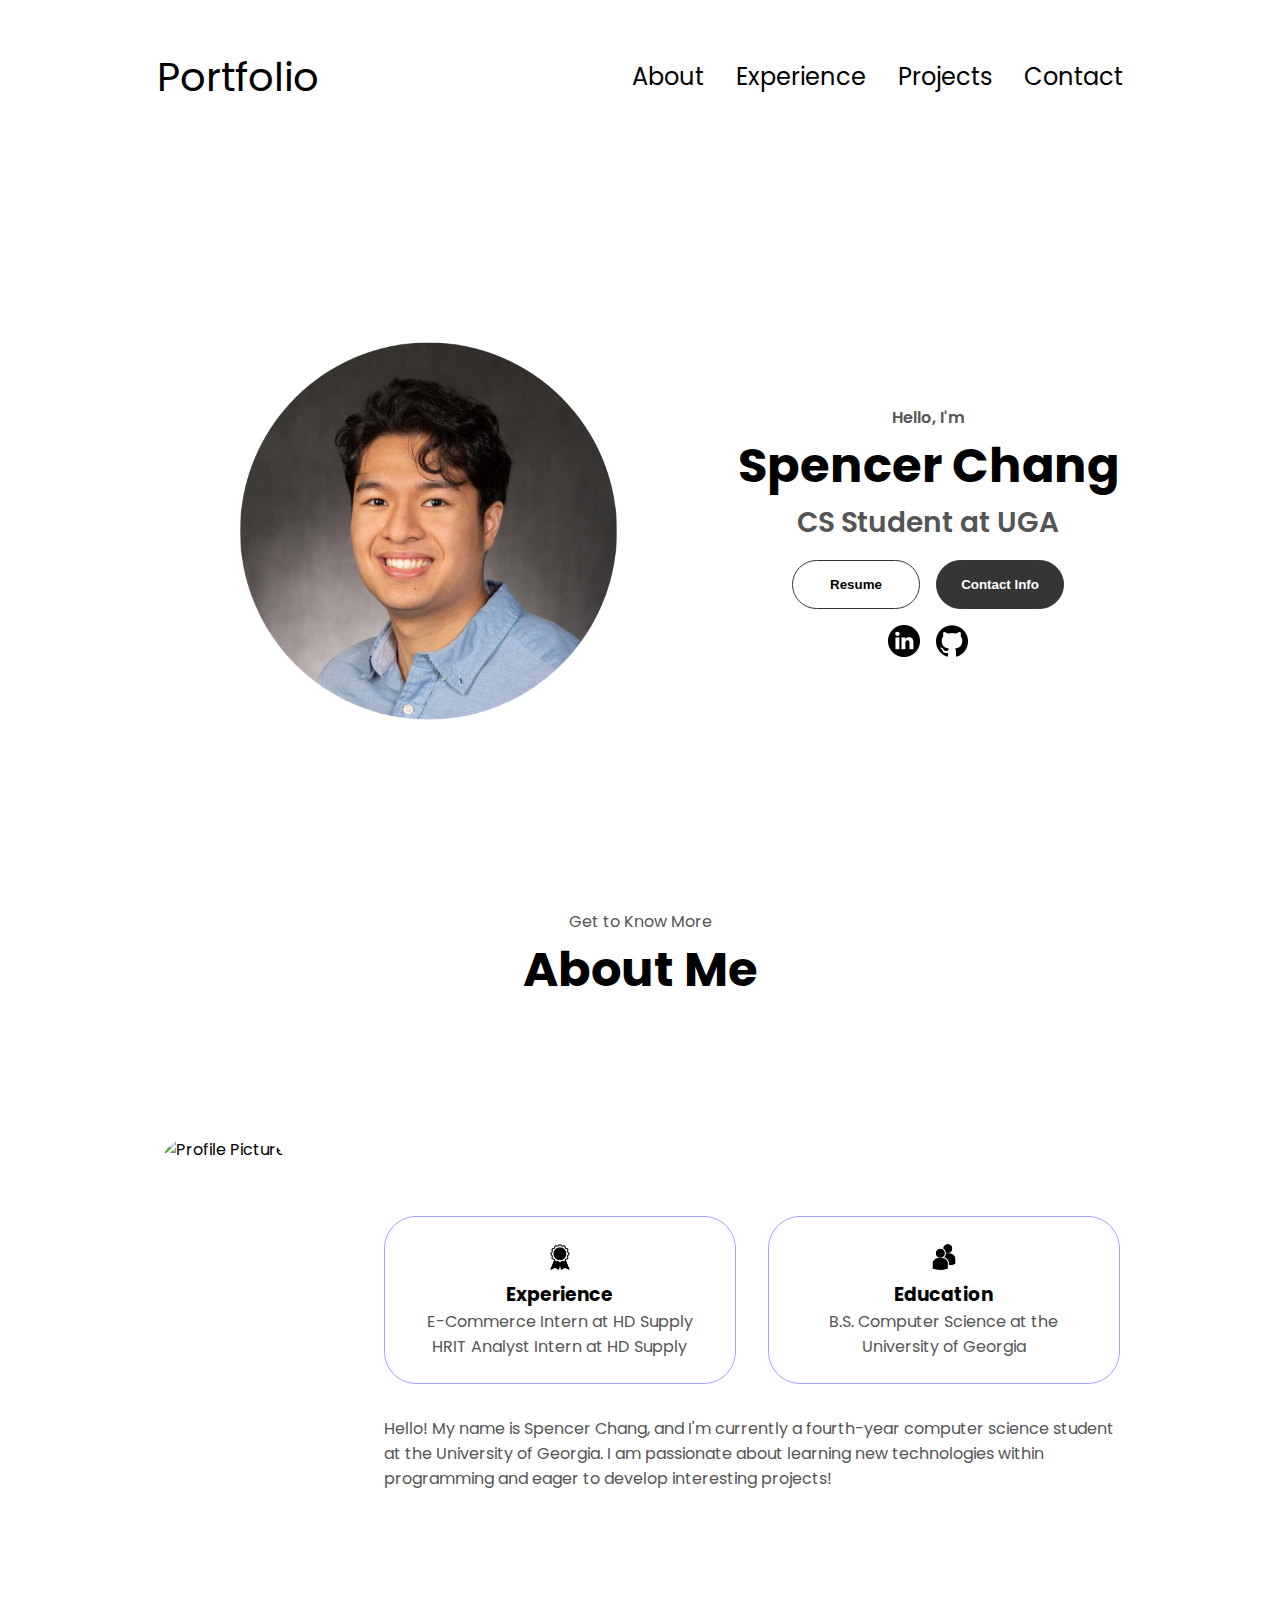
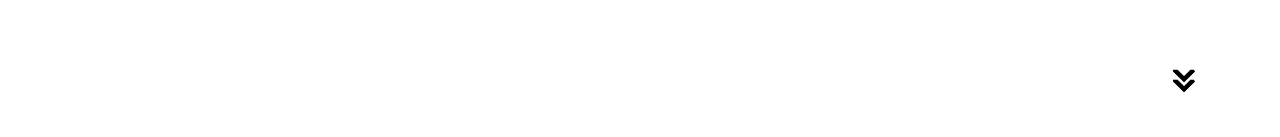
==== index.html @ fd6e512a "changed about me bio" ====
<!DOCTYPE html>
<html lang="en">
  <head>
    <meta charset="UTF-8" />
    <meta http-equiv="X-UA-Compatible" content="IE=edge" />
    <meta name="viewport" content="width=device-width, initial-scale=1.0" />
    <title>My Portfolio</title>
    <link rel="stylesheet" href="style.css" />
    <link rel="stylesheet" href="mediaqueries.css" />
  </head>
  <body>
    <nav id="desktop-nav">
      <div class="logo">Portfolio</div>
      <div>
        <ul class="nav-links">
          <li><a href="#about">About</a></li>
          <li><a href="#experience">Experience</a></li>
          <li><a href="#projects">Projects</a></li>
          <li><a href="#contact">Contact</a></li>
        </ul>
      </div>
    </nav>
    <nav id="hamburger-nav">
      <div class="logo">My Portfolio</div>
      <div class="hamburger-menu">
        <div class="hamburger-icon" onclick="toggleMenu()">
          <span></span>
          <span></span>
          <span></span>
        </div>
        <div class="menu-links">
          <li><a href="#about" onclick="toggleMenu()">About</a></li>
          <li><a href="#experience" onclick="toggleMenu()">Experience</a></li>
          <li><a href="#projects" onclick="toggleMenu()">Projects</a></li>
          <li><a href="#contact" onclick="toggleMenu()">Contact</a></li>
        </div>
      </div>
    </nav>
    <section id="profile">
      <div class="section__pic-container">
        <img
          class="spencer"
          src="./assets/spencer.png"
          alt="Spencer Chang profile picture"
        />
      </div>
      <div class="section__text">
        <p class="section__text__p1">Hello, I'm</p>
        <h1 class="title">Spencer Chang</h1>
        <p class="section__text__p2">CS Student at UGA</p>
        <div class="btn-container">
          <button
            class="btn btn-color-2"
            onclick="window.open('./assets/Internship Resume Fall 2023.pdf')"
          >
            Resume
          </button>
          <button class="btn btn-color-1" onclick="location.href='./#contact'">
            Contact Info
          </button>
        </div>
        <div id="socials-container">
          <img
            src="./assets/linkedin.png"
            alt="My LinkedIn profile"
            class="icon"
            onclick="location.href='https://www.linkedin.com/in/chang-spencer/'"
          />
          <img
            src="./assets/github.png"
            alt="My GitHub profile"
            class="icon"
            onclick="location.href='https://github.com/spencerchang129?tab=repositories'"
          />
        </div>
      </div>
    </section>
    <section id="about">
      <p class="section__text__p1">Get to Know More</p>
      <h1 class="title">About Me</h1>
      <div class="section-container">
        <div class="section__pic-container">
          <img
            src="./assets/profile.png"
            alt="Profile Picture"
            class="about-pic"
          />
        </div>
        <div class="about-details-container">
          <div class="about-containers">
            <div class="details-container">
              <img
                src="./assets/experience.png"
                alt="experience icon"
                class="icon"
              />
              <h3>Experience</h3>
              <p>
                E-Commerce Intern at HD Supply <br />
                HRIT Analyst Intern at HD Supply
              </p>
            </div>
            <div class="details-container">
              <img
                src="./assets/education.png"
                alt="education icon"
                class="icon"
              />
              <h3>Education</h3>
              <p>B.S. Computer Science at the University of Georgia</p>
            </div>
          </div>
          <div class="text-container">
            <p>
              Hello! My name is Spencer Chang, and I'm currently a fourth-year
              computer science student at the University of Georgia. I am
              passionate about learning new technologies within programming and
              eager to develop interesting projects!
            </p>
          </div>
        </div>
      </div>
      <img
        src="./assets/arrow.png"
        alt="arrow icon"
        class="icon arrow"
        onclick="location.href='./#experience'"
      />
    </section>
    <script src="script.js"></script>
  </body>
</html>
---- style.css ----
/* GENERAL */

@import url('https://fonts.googleapis.com/css2?family=Poppins:wght@300;400;500;600&display=swap');

/* the "*" targets the whole page*/
* {
    margin: 0;
    padding: 0;
}

body {
    font-family: 'Poppins', sans-serif;
}

html {
    scroll-behavior: smooth;
}

p {
    color: rgb(85,85,85);
}

/* TRANSITION LINKS */

a, .btn {
    transition: all 300ms ease;
}

/* DESKTOP NAV */

nav, .nav-links {
    display: flex;
}

nav {
    justify-content: space-around;
    align-items: center;
    height: 17vh; 
}

.nav-links {
    gap: 2rem;
    list-style: none;
    font-size: 1.5rem;
}

a {
    color: black;
    text-decoration: none;
    text-decoration-color: white;
}

a:hover {
    color: grey;
    text-decoration: underline;
    text-underline-offset: 1rem;
    text-decoration-color: rgb(181,181,181);
}

.logo {
    font-size: 2.5rem;
}

.logo:hover {
    cursor: default;
}

/* HAMBURGER MENU */

#hamburger-nav {
    display: none;
}

.hamburger-menu {
    position: relative;
    display: inline-block;
}

.hamburger-icon {
    display: flex;
    flex-direction: column;
    justify-content: space-between;
    height: 24px;
    width: 30px;
    cursor: pointer;
}

.hamburger-icon span {
    width: 100%;
    height: 2px;
    background-color: black;
    transition: all 0.3 ease-in-out;
}

.menu-links {
    position: absolute;
    top: 100%;
    right: 0;
    background-color: white;
    width: fit-content;
    max-height: 0;
    overflow: hidden;
    transition: all 0.3 ease-in-out;;
}

.menu-links a {
    display: block;
    padding: 10px;
    text-align: center;
    font-size: 1.5rem;
    color: black;
    text-decoration: none;
    transition: all 0.3 ease-in-out;
}

.menu-links li {
    list-style: none;
}

.menu-links.open {
    max-height: 300px;
}

.hamburger-icon.open span:first-child {
    transform: rotate(45deg) translate(10px, 5px);
}

.hamburger-icon.open span:nth-child(2) {
    opacity: 0;
}

.hamburger-icon.open span:last-child {
    transform: rotate(-45deg) translate(10px, -5px);
}

.hamburger-icon span:first-child {
    transform: none;
}

.hamburger-icon span:first-child {
    opacity: 1;
}

.hamburger-icon span:first-child {
    transform: none;
}

/* SECTIONS */

section {
    padding-top: 4vh;
    height: 96vh;
    margin: 0 10rem;
    box-sizing: border-box;
    min-height: fit-content;
}

.section-container {
    display: flex;
}

/* PROFILE SECTION */

#profile {
    display: flex;
    justify-content: center;
    gap: 11rem;
    height: 80vh;
}

.section__pic-container {
    display: flex;
    height: 450px;
    width: 450px;
    margin: auto 0;
}

.section__text {
    align-self: center;
    text-align: center;
}

.section__text {
    font-weight: 600;
}

.section__text__p1 {
    text-align: center;
}

.section__text__p2 {
    font-size: 1.75rem;
    margin-bottom: 1rem;
}

.title {
    font-size: 3rem;
    text-align: center;
}

#socials-container {
    display: flex;
    justify-content: center;
    margin-top: 1rem;
    gap: 1rem;
}

/* ICONS */

.icon {
    cursor: pointer;
    height: 2rem;
}

/* BUTTONS */

.btn-container {
    display: flex;
    justify-content: center;
    gap: 1rem;
}

.btn {
    font-weight: 600;
    transition: all 300ms ease;
    padding: 1rem;
    width: 8rem;
    border-radius: 2rem;
}

.btn-color-1, .btn-color-2 {
    border: rgb(53, 53, 53) 0.1rem solid;
}

.btn-color-1:hover, .btn-color-2:hover {
    cursor: pointer;
}

.btn-color-1, .btn-color-2:hover {
    background: rgb(53, 53, 53);
    color: white;
}

.btn-color-1:hover {
    background: rgb(0, 0, 0);
}

.btn-color-2 {
    background: none;
}

.btn-color-2:hover {
    border: rgb(255, 255, 255) 0.1rem solid;
}

.btn-container {
    gap: 1rem;
}

/* ABOUT SECTION */

#about {
    position: relative;
}

.about-containers {
    gap: 2rem;
    margin-bottom: 2rem;
    margin-top: 2rem;
}

.about-details-container {
    justify-content: center;
    flex-direction: column;
}

.about-containers, .about-details-container {
    display: flex;
}

.about-pic {
    border-radius: 2rem;
}

.arrow {
    position: absolute;
    right: -5rem;
    bottom: 2.5rem;
}

.details-container {
    padding: 1.5rem;
    flex: 1;
    background: white;
    border-radius: 2rem;
    border: rgb(53, 53, 53) 0.1rem solid;
    border-color: rgb(163, 163, 263);
    text-align: center;
}

.section-container {
    gap: 4rem;
    height:80%;
}

.section__pic-container {
    height: 400px;
    width: 400px;
    margin: auto 0;
}
---- mediaqueries.css ----
@media screen and (max-width: 1200px) {
    #desktop-nav {
        display: none;
    }

    #hamburger-nav {
        display: flex;
    }
}
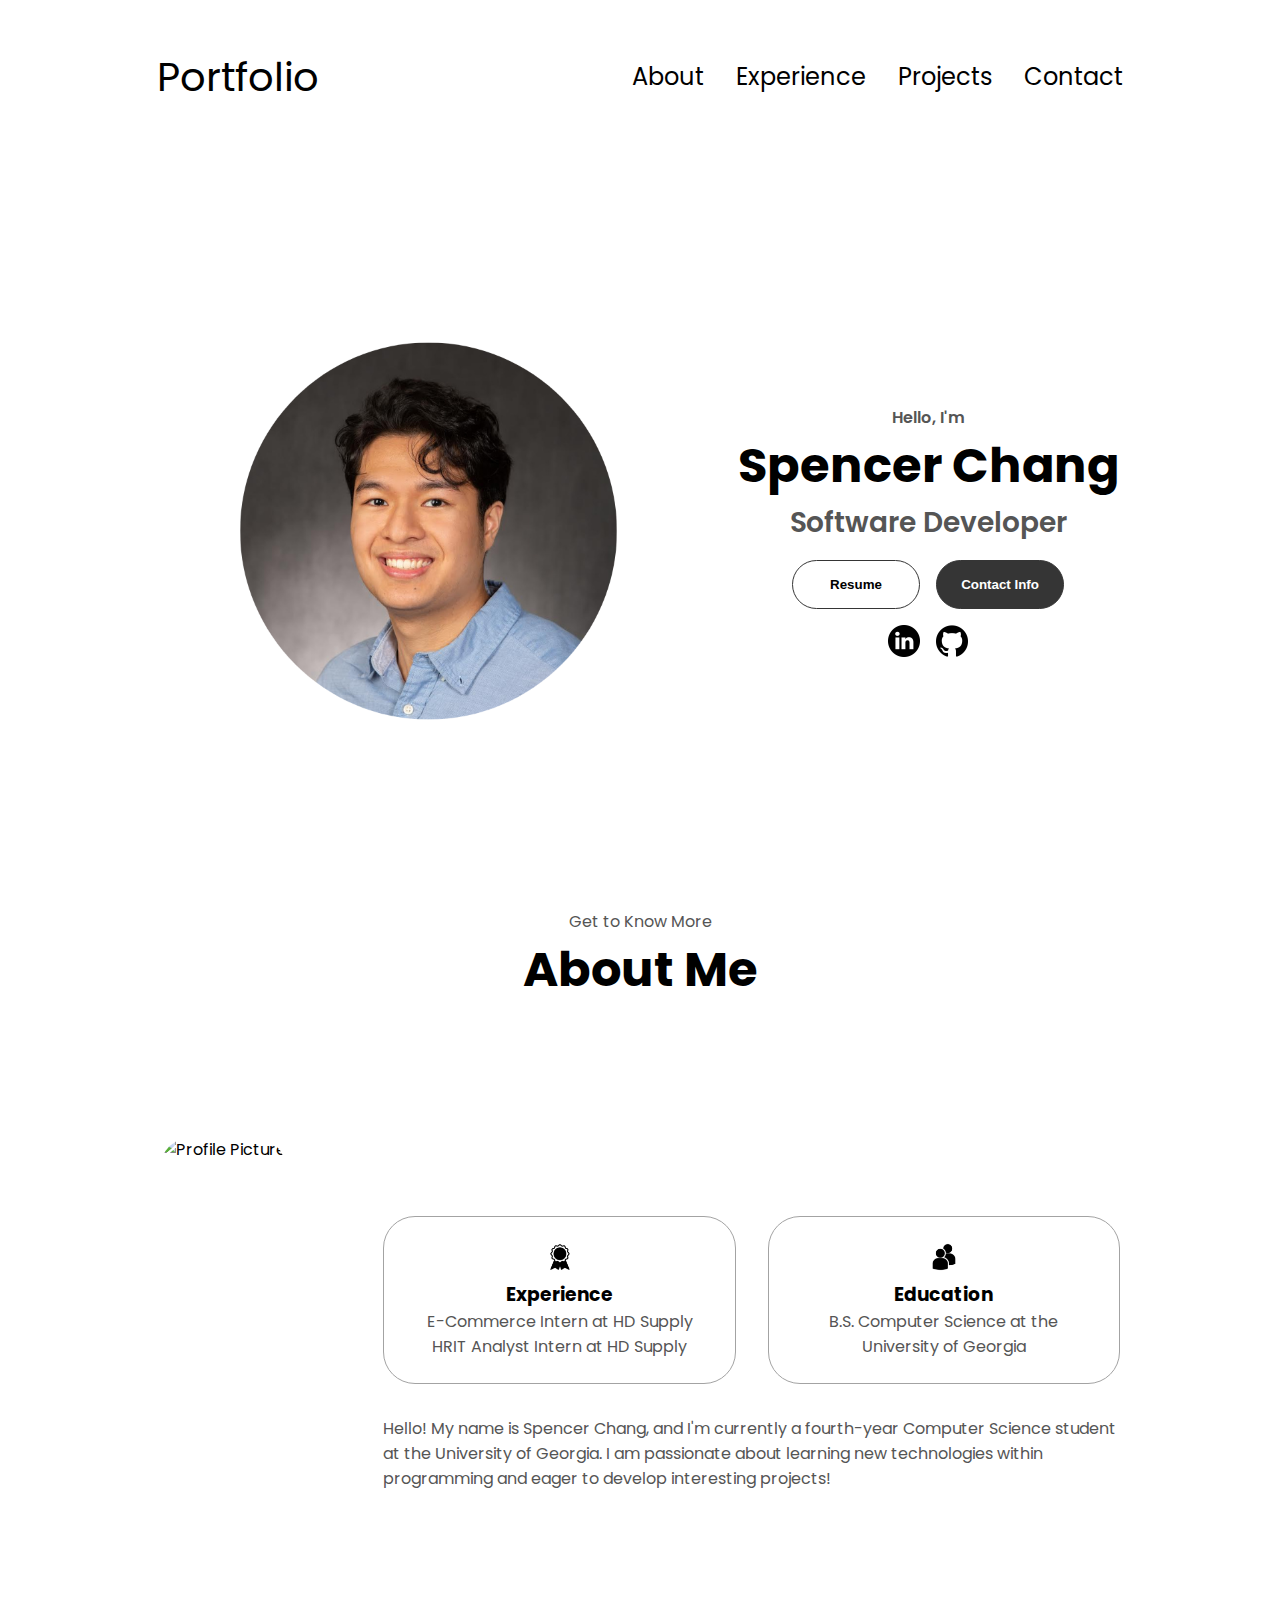
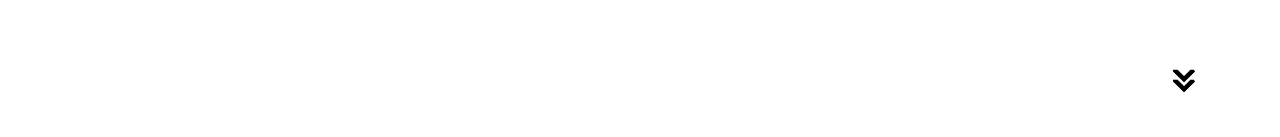
==== commit 64beef82: "changed wording" ====
--- a/index.html
+++ b/index.html
@@ -47,7 +47,7 @@
       <div class="section__text">
         <p class="section__text__p1">Hello, I'm</p>
         <h1 class="title">Spencer Chang</h1>
-        <p class="section__text__p2">CS Student at UGA</p>
+        <p class="section__text__p2">Software Developer</p>
         <div class="btn-container">
           <button
             class="btn btn-color-2"
@@ -113,7 +113,7 @@
           <div class="text-container">
             <p>
               Hello! My name is Spencer Chang, and I'm currently a fourth-year
-              computer science student at the University of Georgia. I am
+              Computer Science student at the University of Georgia. I am
               passionate about learning new technologies within programming and
               eager to develop interesting projects!
             </p>
--- a/style.css
+++ b/style.css
@@ -294,7 +294,7 @@
     background: white;
     border-radius: 2rem;
     border: rgb(53, 53, 53) 0.1rem solid;
-    border-color: rgb(163, 163, 263);
+    border-color: rgb(163, 163, 163);
     text-align: center;
 }
 
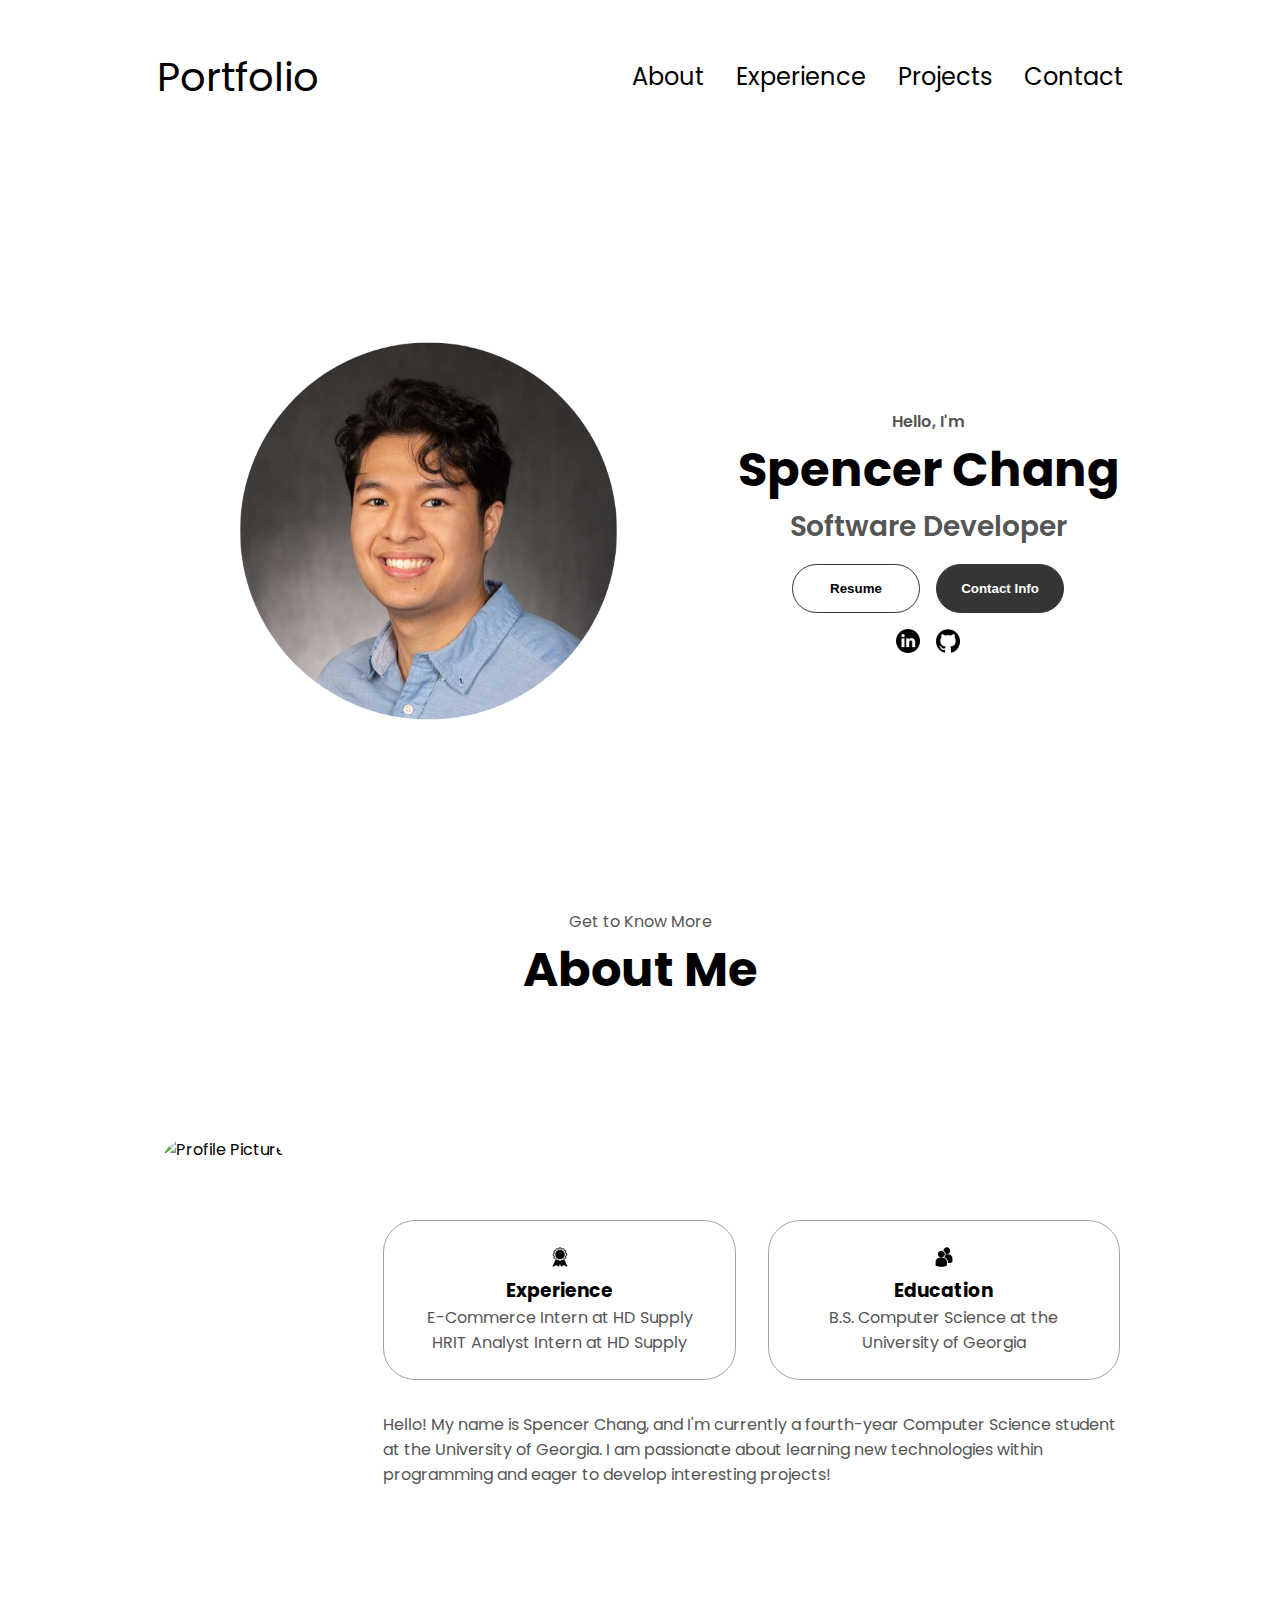
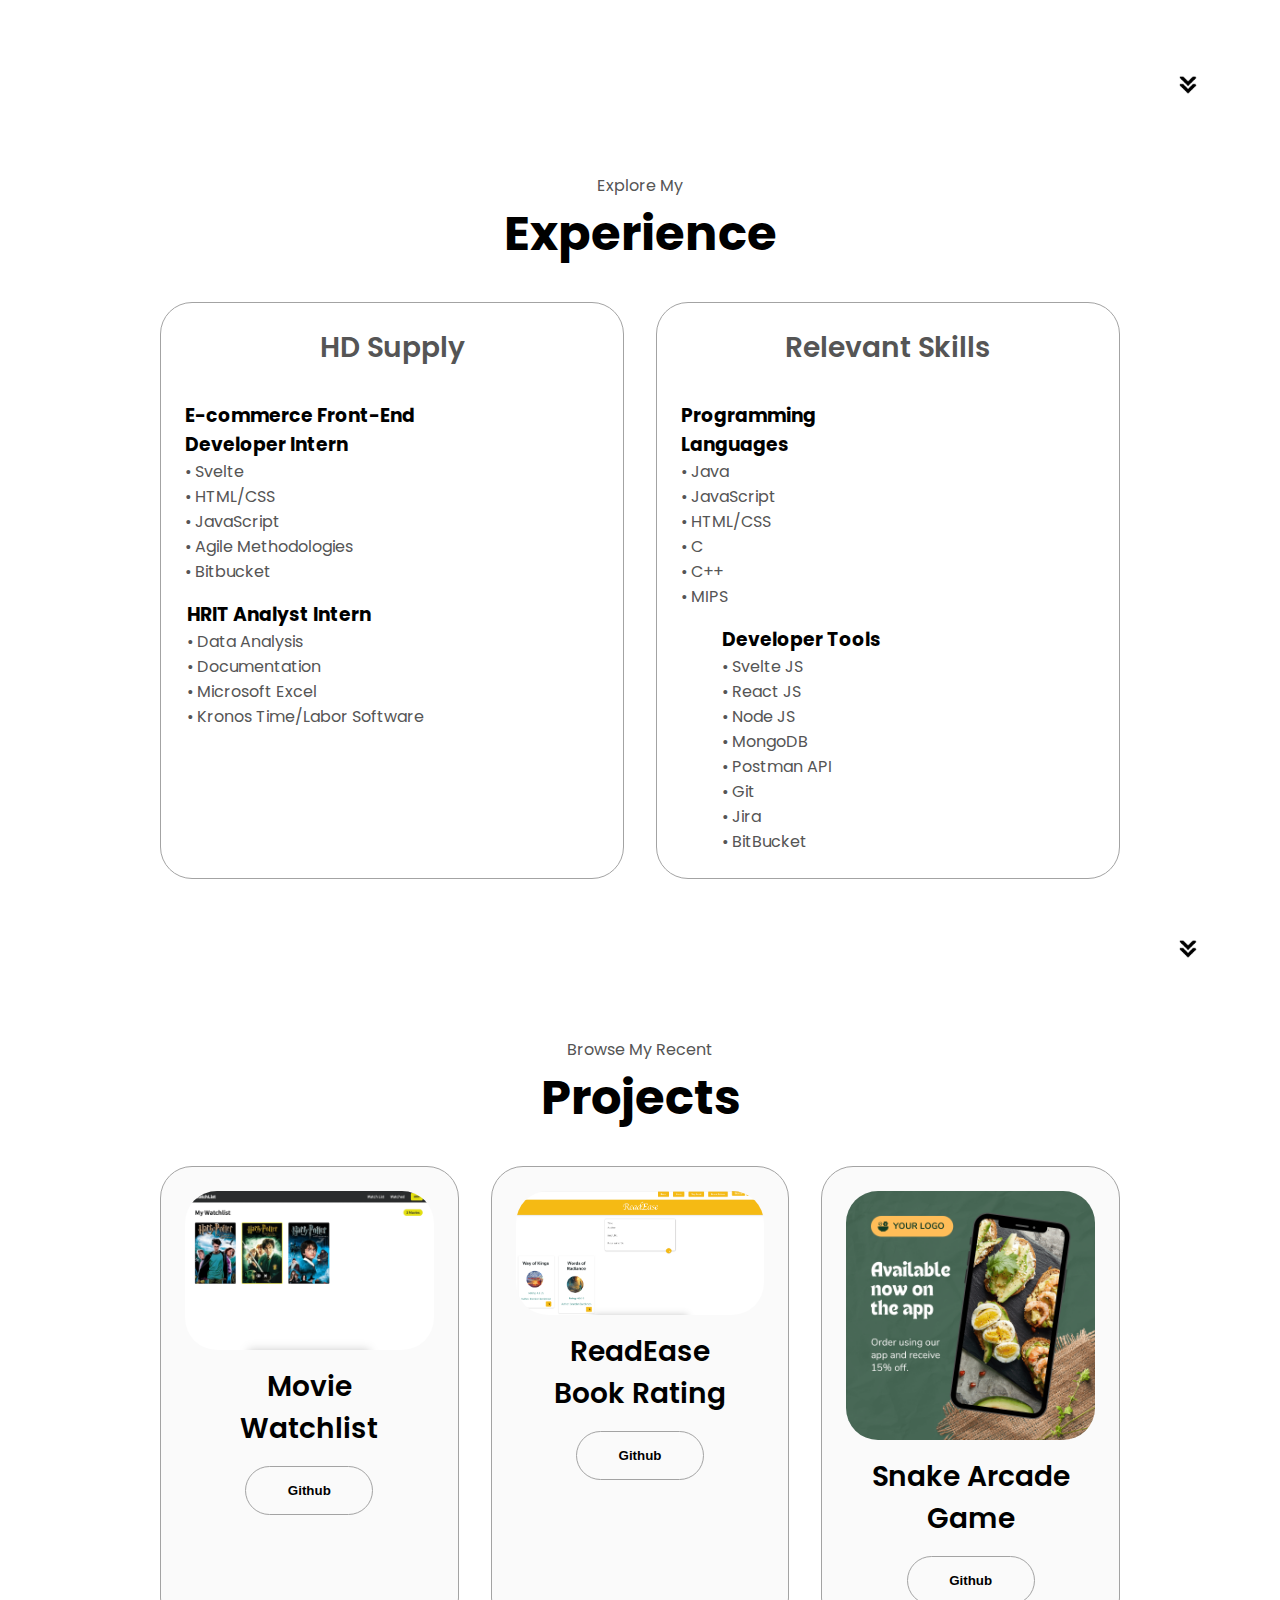
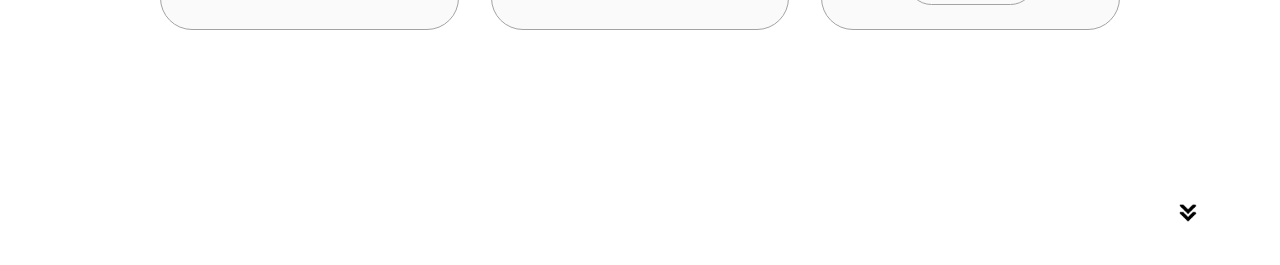
==== commit 39de24c6: "added projects section" ====
--- a/index.html
+++ b/index.html
@@ -4,7 +4,7 @@
     <meta charset="UTF-8" />
     <meta http-equiv="X-UA-Compatible" content="IE=edge" />
     <meta name="viewport" content="width=device-width, initial-scale=1.0" />
-    <title>My Portfolio</title>
+    <title>Portfolio</title>
     <link rel="stylesheet" href="style.css" />
     <link rel="stylesheet" href="mediaqueries.css" />
   </head>
@@ -21,7 +21,7 @@
       </div>
     </nav>
     <nav id="hamburger-nav">
-      <div class="logo">My Portfolio</div>
+      <div class="logo">Portfolio</div>
       <div class="hamburger-menu">
         <div class="hamburger-icon" onclick="toggleMenu()">
           <span></span>
@@ -127,6 +127,151 @@
         onclick="location.href='./#experience'"
       />
     </section>
+    <section id="experience">
+      <p class="section__text__p1">Explore My</p>
+      <h1 class="title">Experience</h1>
+      <div class="experience-details-container">
+        <div class="about-containers">
+          <div class="details-container">
+            <h2 class="experience-sub-title">HD Supply</h2>
+            <div class="article-container">
+              <article>
+                <div>
+                  <h3>E-commerce Front-End Developer Intern</h3>
+                  <p>• Svelte</p>
+                  <p>• HTML/CSS</p>
+                  <p>• JavaScript</p>
+                  <p>• Agile Methodologies</p>
+                  <p>• Bitbucket</p>
+                </div>
+              </article>
+              <article>
+                <div>
+                  <h3>HRIT Analyst Intern</h3>
+                  <p>• Data Analysis</p>
+                  <p>• Documentation</p>
+                  <p>• Microsoft Excel</p>
+                  <p>• Kronos Time/Labor Software</p>
+                </div>
+              </article>
+            </div>
+          </div>
+          <div class="details-container">
+            <h2 class="experience-sub-title">Relevant Skills</h2>
+            <div class="article-container">
+              <article>
+                <div>
+                  <h3>Programming Languages</h3>
+                  <p>• Java</p>
+                  <p>• JavaScript</p>
+                  <p>• HTML/CSS</p>
+                  <p>• C</p>
+                  <p>• C++</p>
+                  <p>• MIPS</p>
+                </div>
+              </article>
+              <article>
+                <div>
+                  <h3>Developer Tools</h3>
+                  <p>• Svelte JS</p>
+                  <p>• React JS</p>
+                  <p>• Node JS</p>
+                  <p>• MongoDB</p>
+                  <p>• Postman API</p>
+                  <p>• Git</p>
+                  <p>• Jira</p>
+                  <p>• BitBucket</p>
+                </div>
+              </article>
+            </div>
+          </div>
+        </div>
+      </div>
+      <img
+        src="./assets/arrow.png"
+        alt="arrow icon"
+        class="icon arrow"
+        onclick="location.href='./#projects'"
+      />
+    </section>
+    <section id="projects">
+      <p class="section__text__p1">Browse My Recent</p>
+      <h1 class="title">Projects</h1>
+      <div class="experience-details-container">
+        <div class="about-containers">
+          <div class="details-container color-container">
+            <div class="article-container">
+              <img
+                src="./assets/watchlist.png"
+                alt="Project 1"
+                class="project-img"
+              />
+            </div>
+            <h2 class="experience-sub-title project-title">Movie Watchlist</h2>
+            <div class="btn-container">
+              <button
+                class="btn btn-color-2 project-btn"
+                onclick="location.href='https://github.com'"
+              >
+                Github
+              </button>
+              <!-- <button
+            class="btn btn-color-2 project-btn"
+            onclick="location.href='https://github.com'"
+          >
+            Demo
+          </button> -->
+            </div>
+          </div>
+          <div class="details-container color-container">
+            <div class="article-container">
+              <img
+                src="./assets/readease.png"
+                alt="Project 2"
+                class="project-img"
+              />
+            </div>
+            <h2 class="experience-sub-title project-title">
+              ReadEase Book Rating
+            </h2>
+            <div class="btn-container">
+              <button
+                class="btn btn-color-2 project-btn"
+                onclick="location.href='https://github.com'"
+              >
+                Github
+              </button>
+            </div>
+          </div>
+          <div class="details-container color-container">
+            <div class="article-container">
+              <img
+                src="./assets/project-3.png"
+                alt="Project 3"
+                class="project-img"
+              />
+            </div>
+            <h2 class="experience-sub-title project-title">
+              Snake Arcade Game
+            </h2>
+            <div class="btn-container">
+              <button
+                class="btn btn-color-2 project-btn"
+                onclick="location.href='https://github.com'"
+              >
+                Github
+              </button>
+            </div>
+          </div>
+        </div>
+      </div>
+      <img
+        src="./assets/arrow.png"
+        alt="arrow icon"
+        class="icon arrow"
+        onclick="location.href='./#projects'"
+      />
+    </section>
     <script src="script.js"></script>
   </body>
 </html>
--- a/style.css
+++ b/style.css
@@ -209,7 +209,7 @@
 
 .icon {
     cursor: pointer;
-    height: 2rem;
+    height: 1.5rem;  
 }
 
 /* BUTTONS */
@@ -308,3 +308,76 @@
     width: 400px;
     margin: auto 0;
 }
+
+/* EXPERIENCE */
+
+#experience {
+    position: relative;
+}
+
+.experience-sub-title {
+    color: rgb(85, 85, 85);
+    font-weight: 600;
+    font-size: 1.75rem;
+    margin-bottom: 2rem;
+}
+
+.experience-details-container {
+    display: flex;
+    justify-content: center;
+    flex-direction: column;
+}
+
+.article-container {
+    display: flex;
+    text-align: initial;
+    flex-wrap: wrap;
+    flex-direction: row;
+    /* gap: 2.5rem; */
+    gap: 1rem;
+    /* justify-content: space-around; */
+}
+
+article {
+    display: flex;
+    width: 15rem; 
+    justify-content: space-around;
+    gap: 0.5rem;
+}
+
+article .icon {
+    cursor: default
+}
+
+/* PROJECTS SECTION */
+
+#projects {
+    position: relative;
+}
+
+.color-container {
+    border-color: rgb(163, 163, 163);
+    background: rgb(250, 250, 250);
+}
+
+.project-img {
+    border-radius: 2rem;
+    width: 100%;
+    height: 100%;
+}
+
+.project-title {
+    margin: 1rem;
+    color: black;
+}
+
+.project-btn {
+    color: black;
+    border-color: rgb(163, 163, 163);
+}
+
+
+
+
+
+
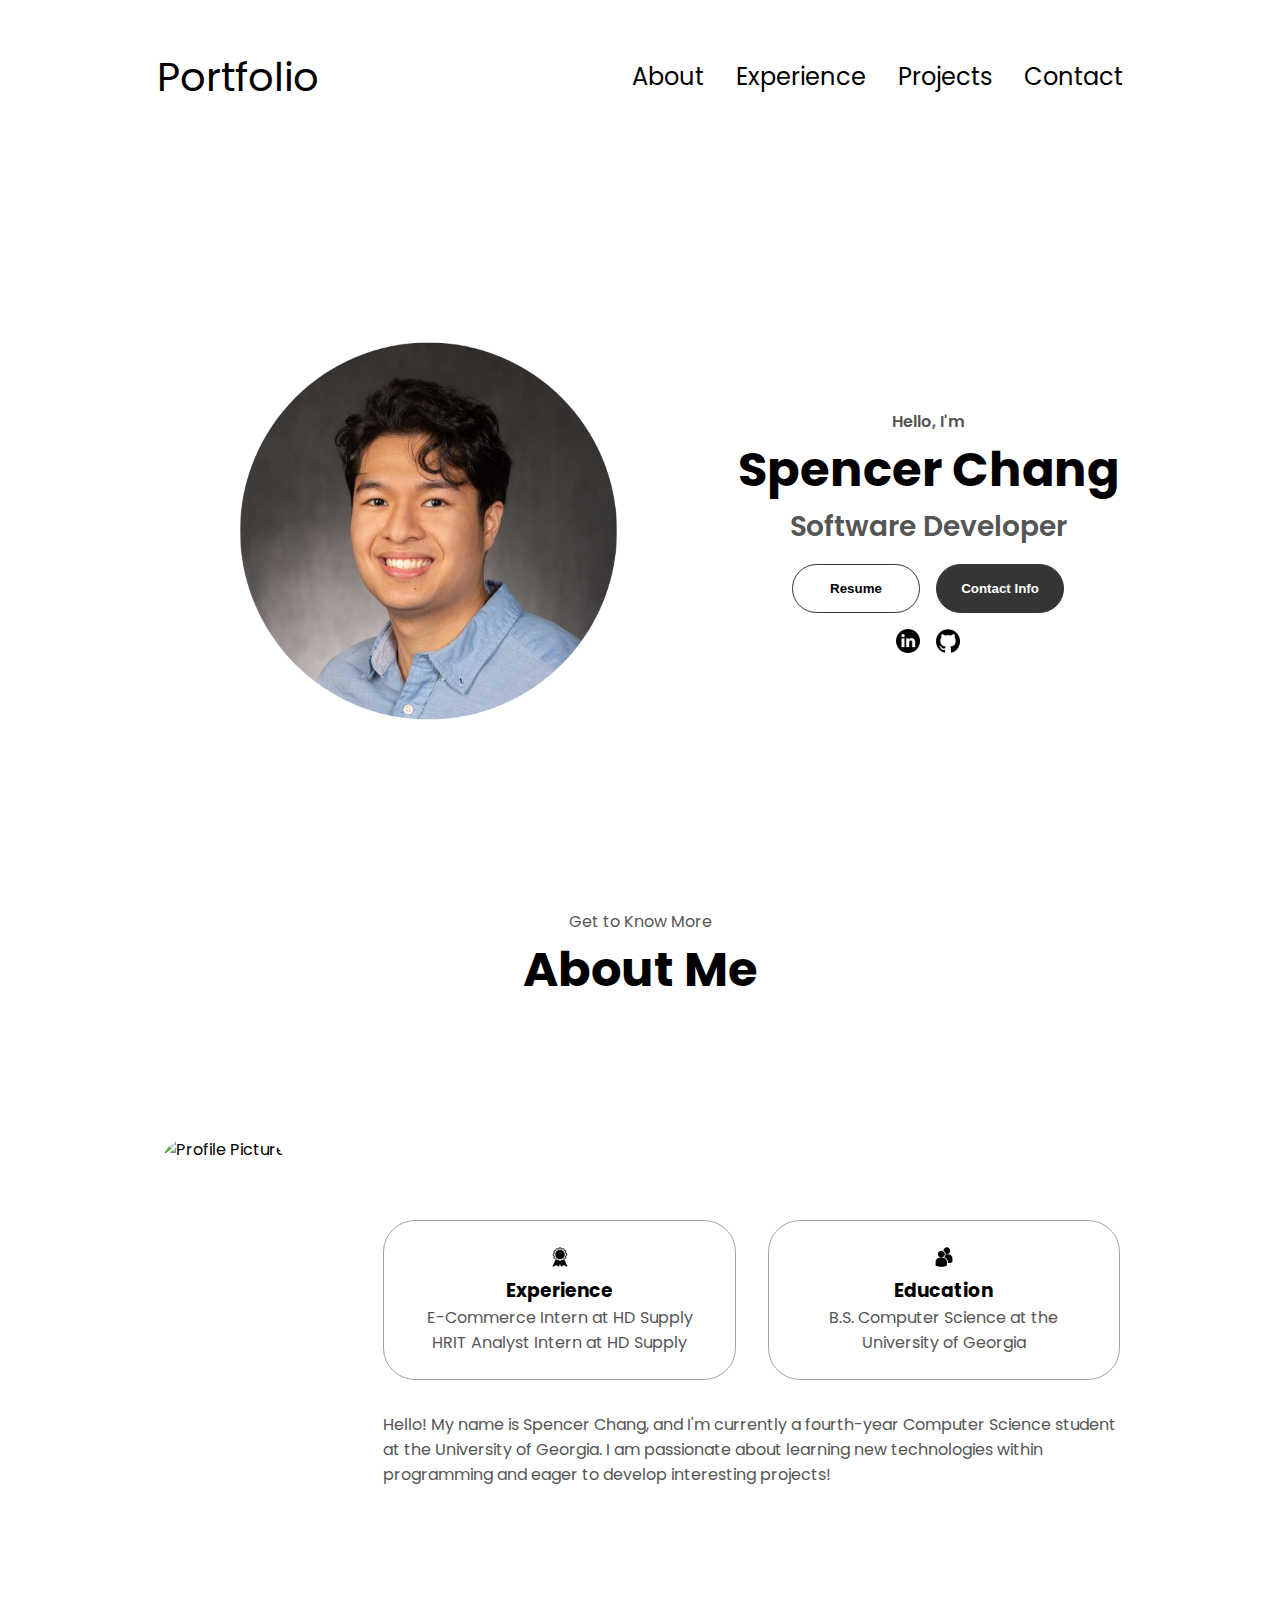
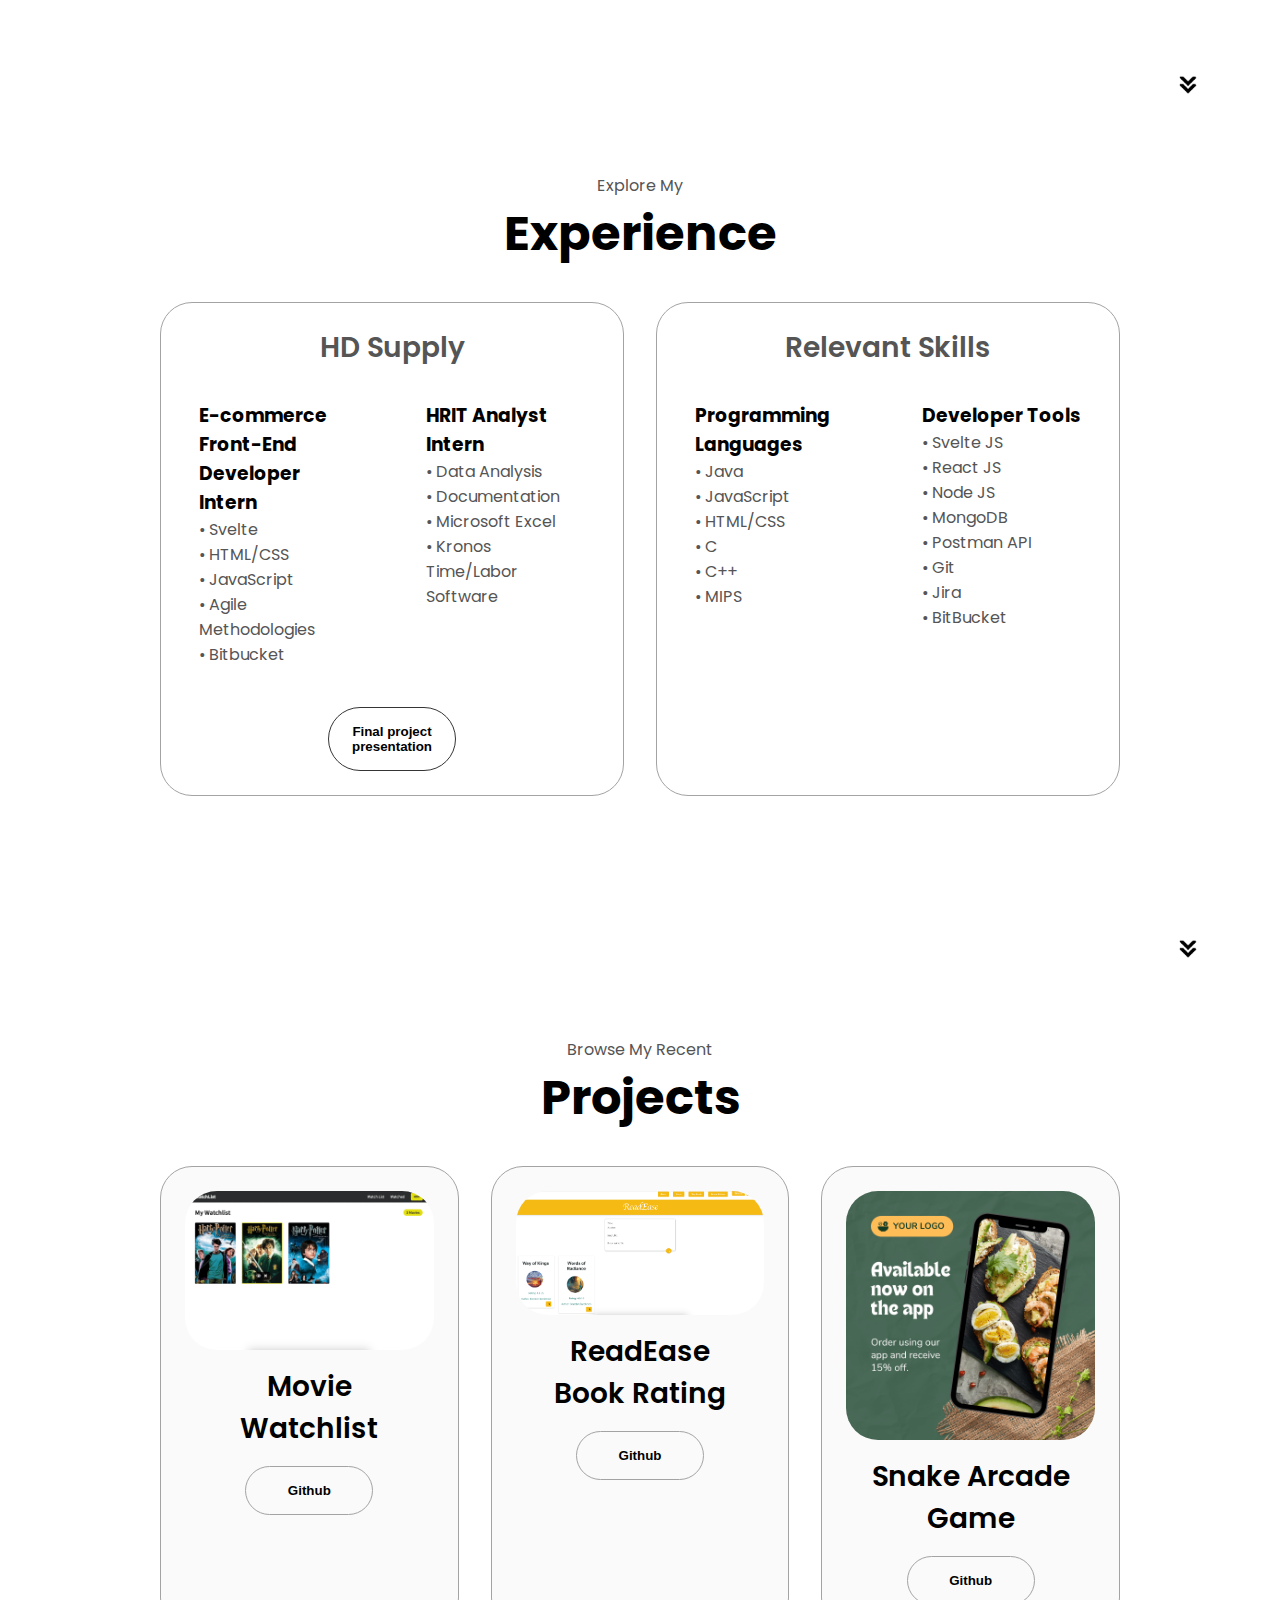
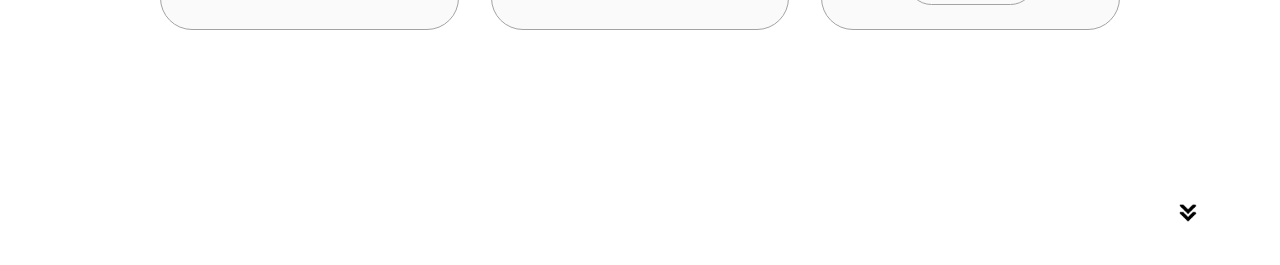
==== commit 966cacde: "added prsentation" ====
--- a/index.html
+++ b/index.html
@@ -51,7 +51,7 @@
         <div class="btn-container">
           <button
             class="btn btn-color-2"
-            onclick="window.open('./assets/Internship Resume Fall 2023.pdf')"
+            onclick="window.open('./assets/resume.pdf')"
           >
             Resume
           </button>
@@ -154,6 +154,14 @@
                   <p>• Kronos Time/Labor Software</p>
                 </div>
               </article>
+              <div class="btn-container">
+                <button
+                  class="btn btn-color-2"
+                  onclick="window.open('./assets/spencer-presentation.pdf')"
+                >
+                  Final project presentation
+                </button>
+              </div>
             </div>
           </div>
           <div class="details-container">
--- a/style.css
+++ b/style.css
@@ -333,14 +333,13 @@
     text-align: initial;
     flex-wrap: wrap;
     flex-direction: row;
-    /* gap: 2.5rem; */
-    gap: 1rem;
-    /* justify-content: space-around; */
+    gap: 2.5rem; 
+    justify-content: space-around;
 }
 
 article {
     display: flex;
-    width: 15rem; 
+    width: 10rem; 
     justify-content: space-around;
     gap: 0.5rem;
 }
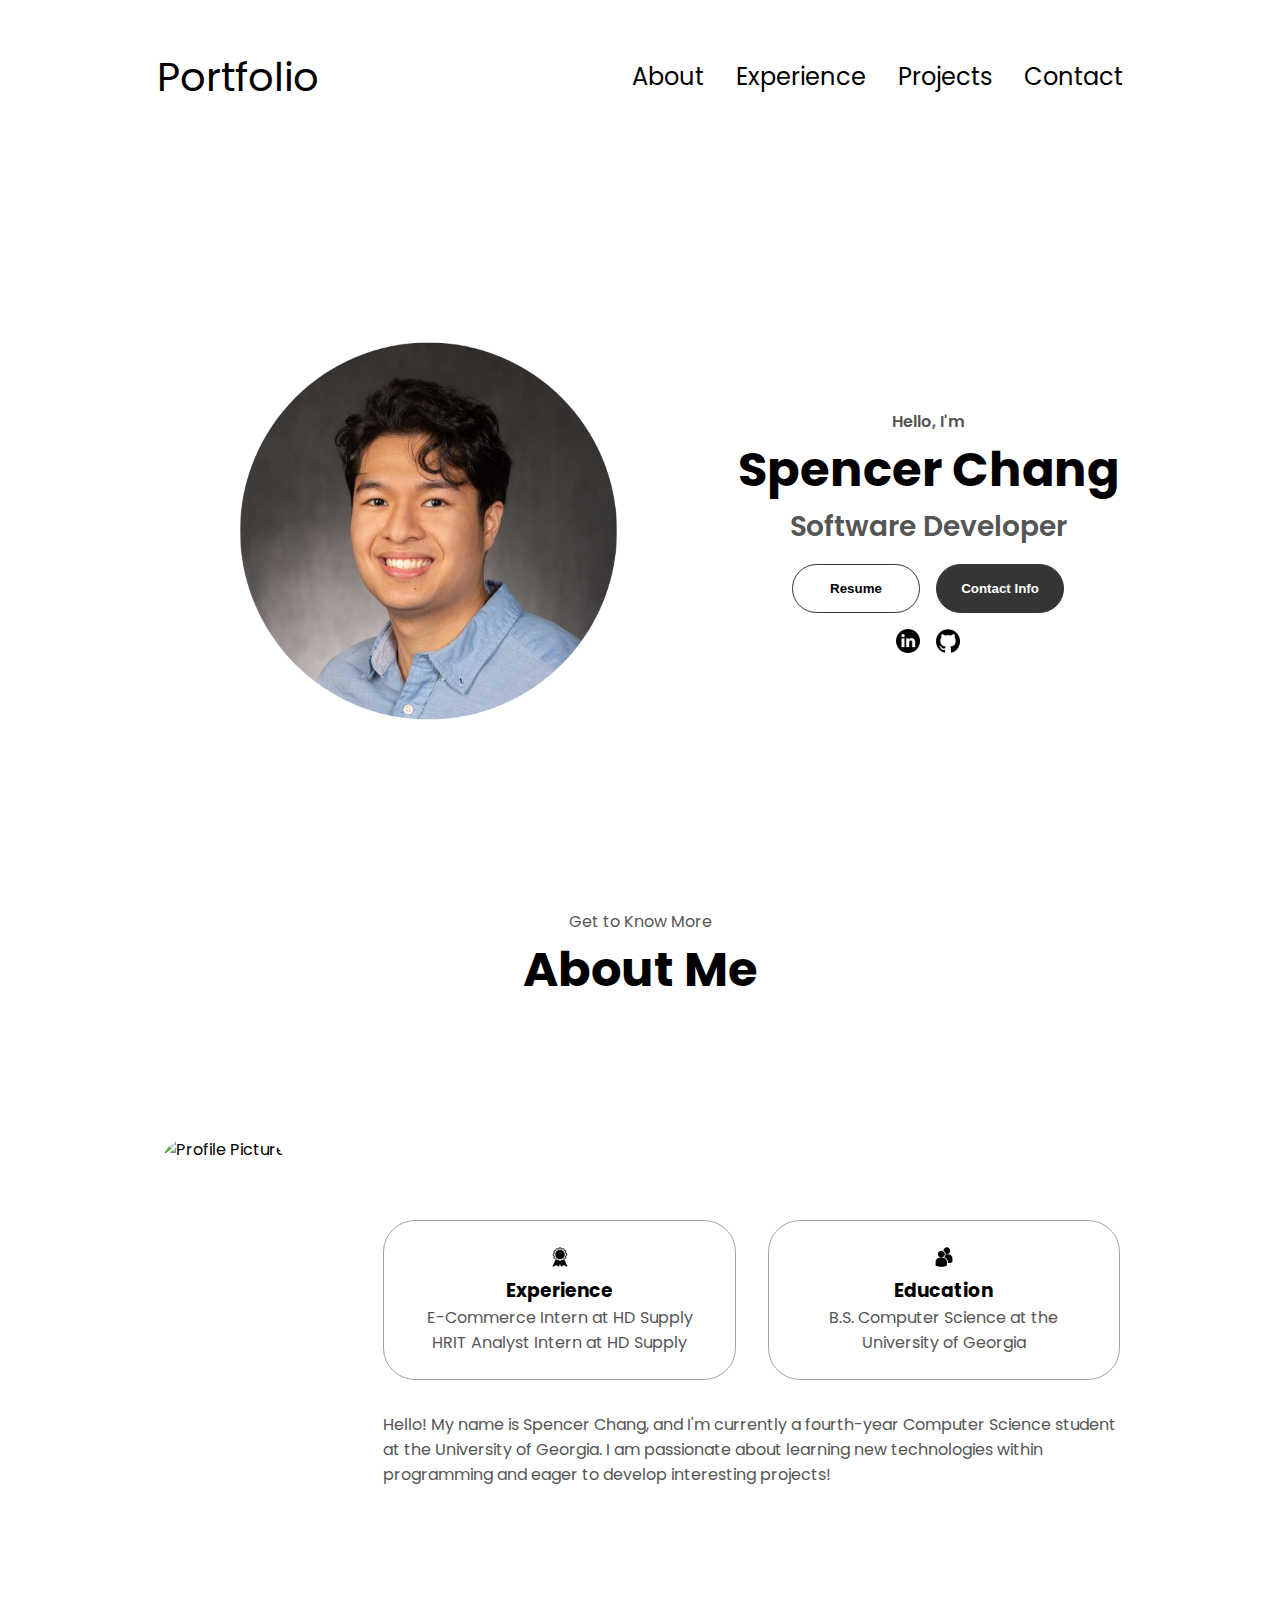
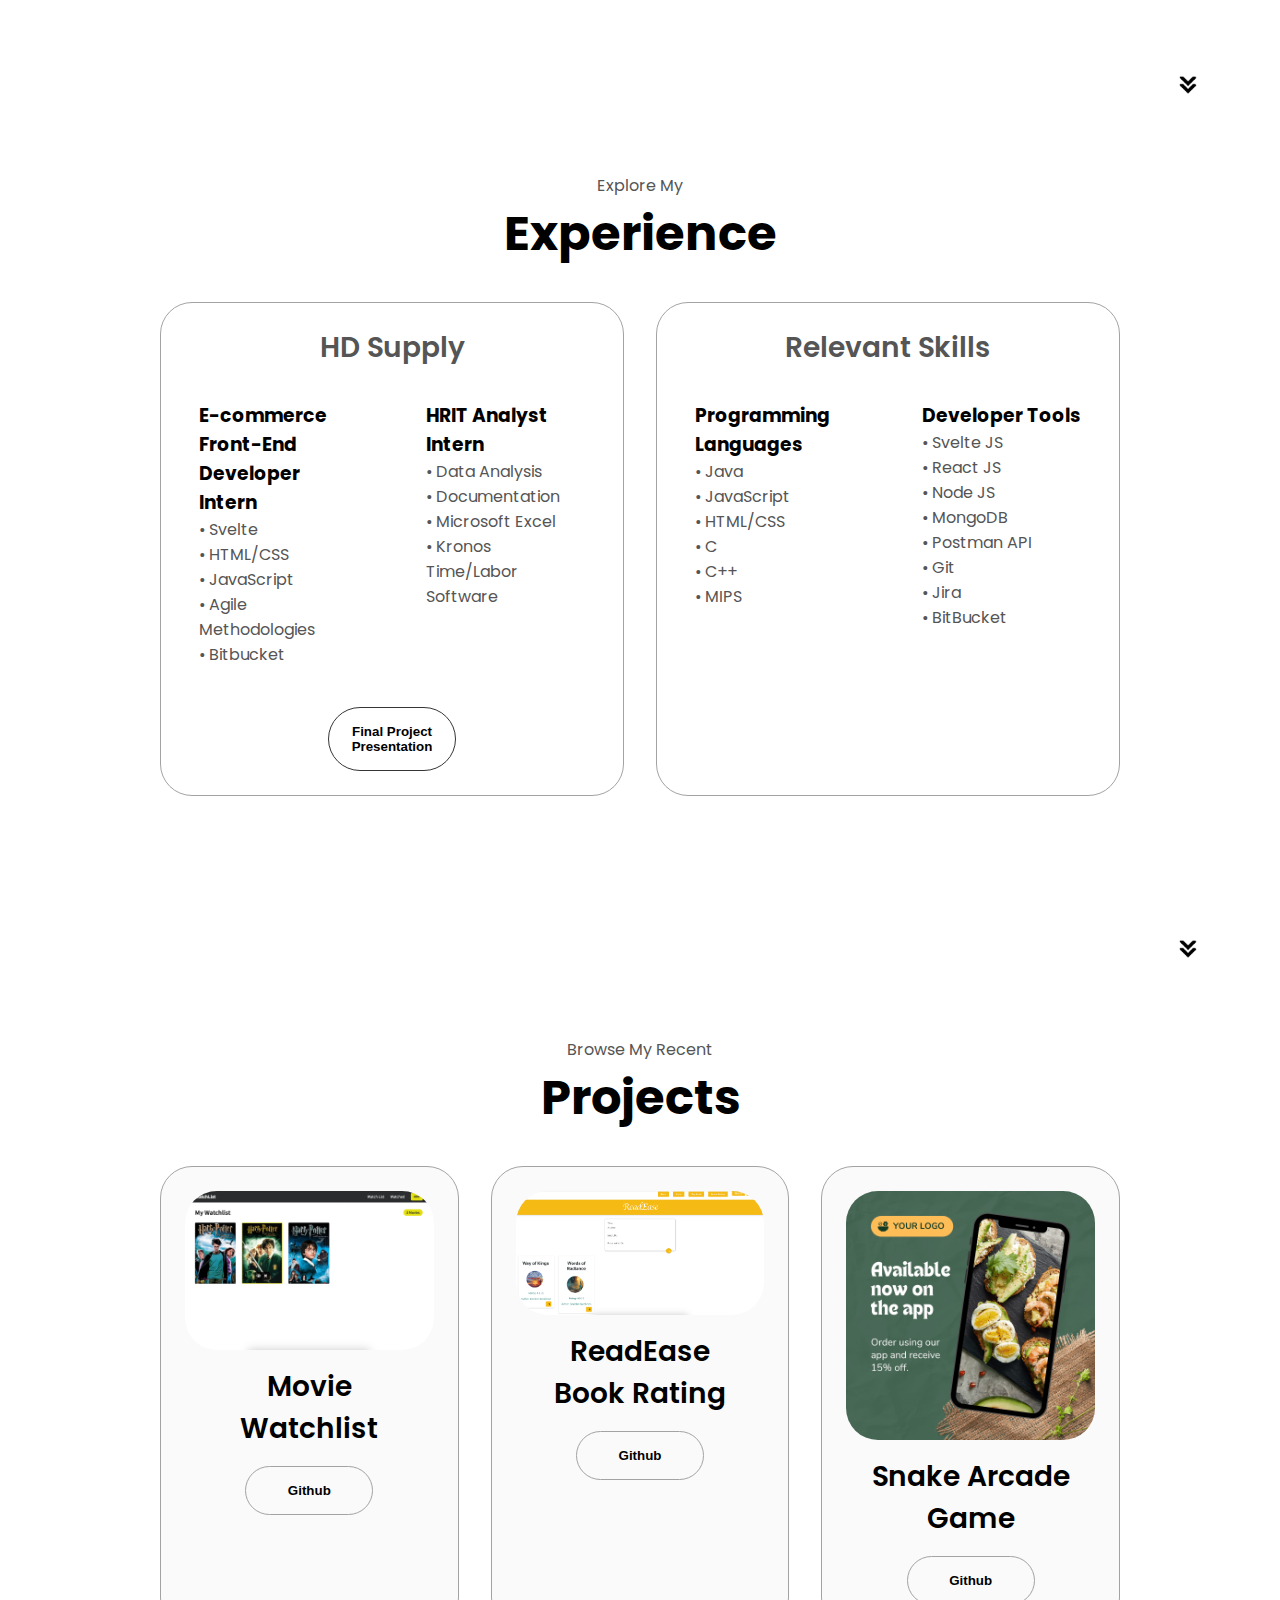
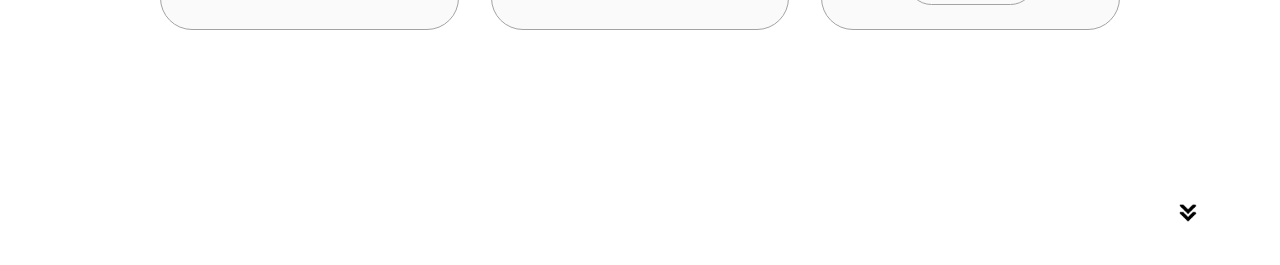
==== commit eb04e0c9: "edit" ====
--- a/index.html
+++ b/index.html
@@ -159,7 +159,7 @@
                   class="btn btn-color-2"
                   onclick="window.open('./assets/spencer-presentation.pdf')"
                 >
-                  Final project presentation
+                  Final Project Presentation
                 </button>
               </div>
             </div>
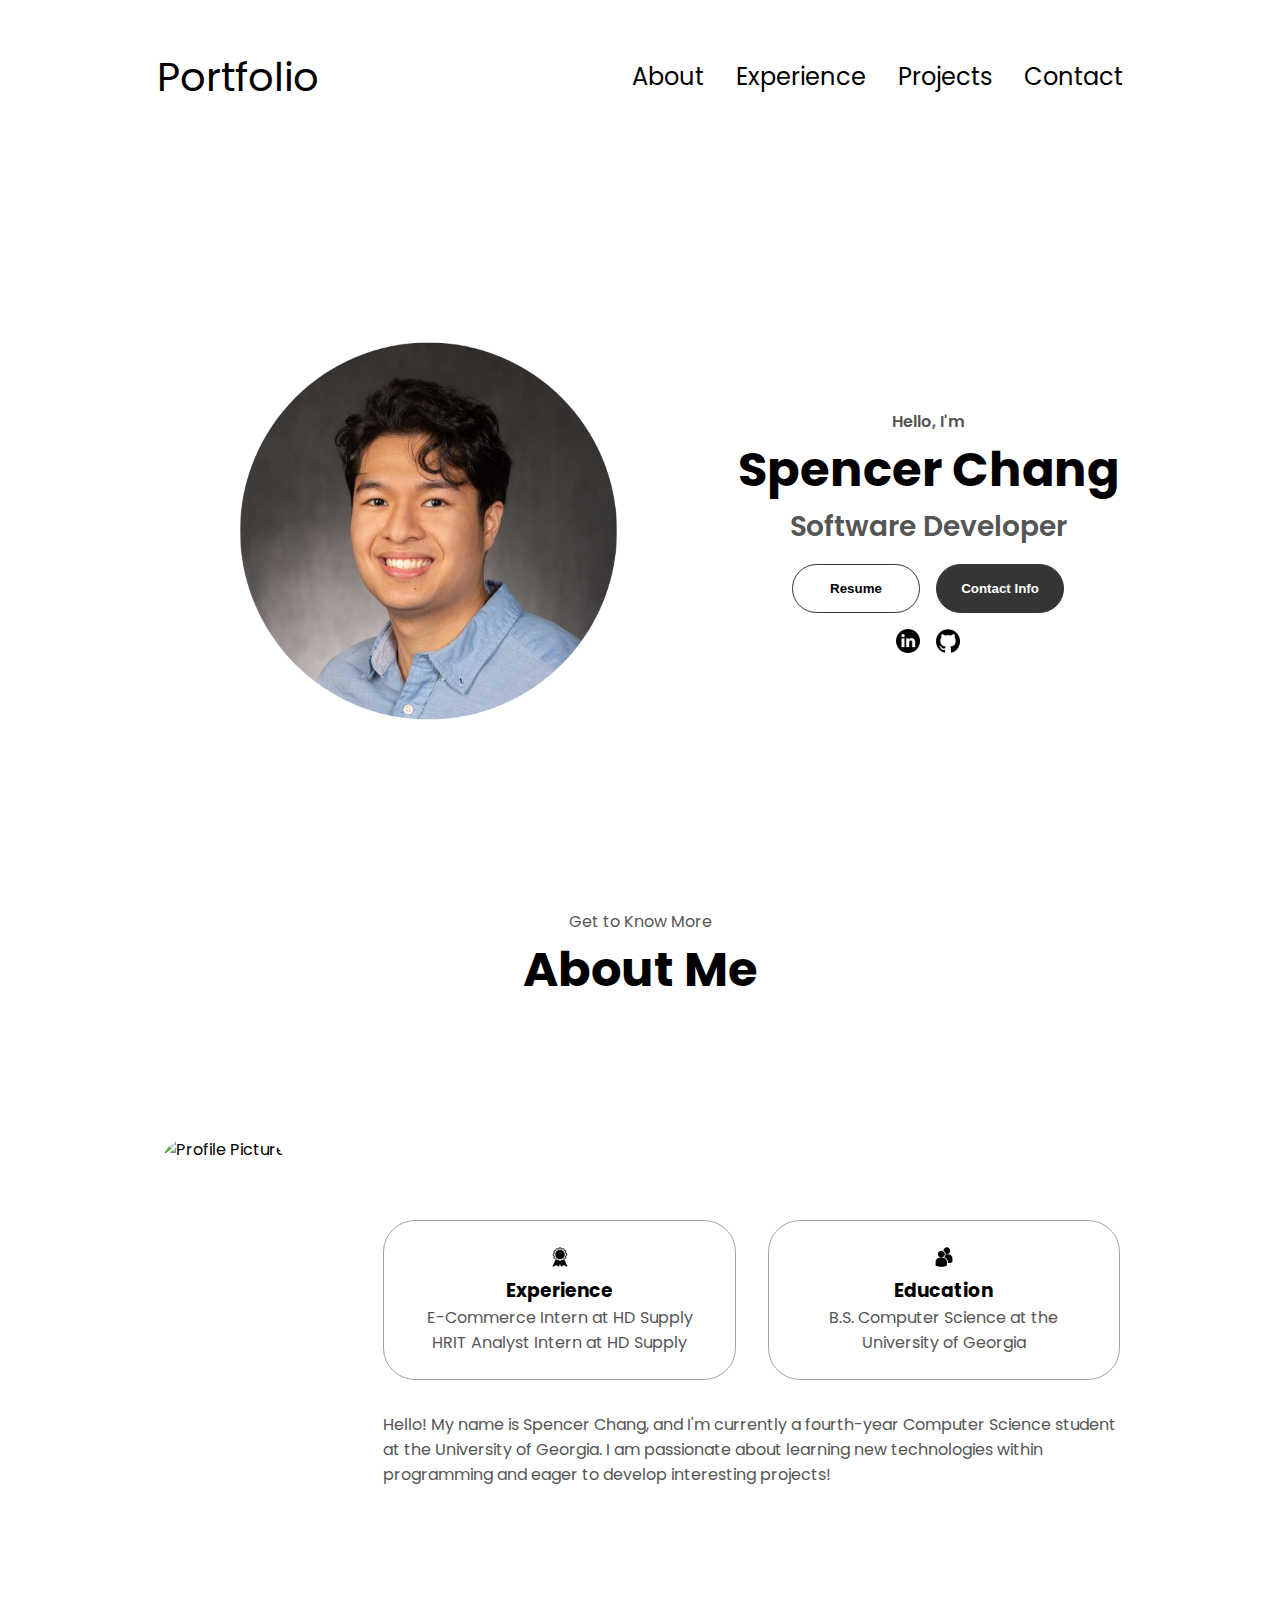
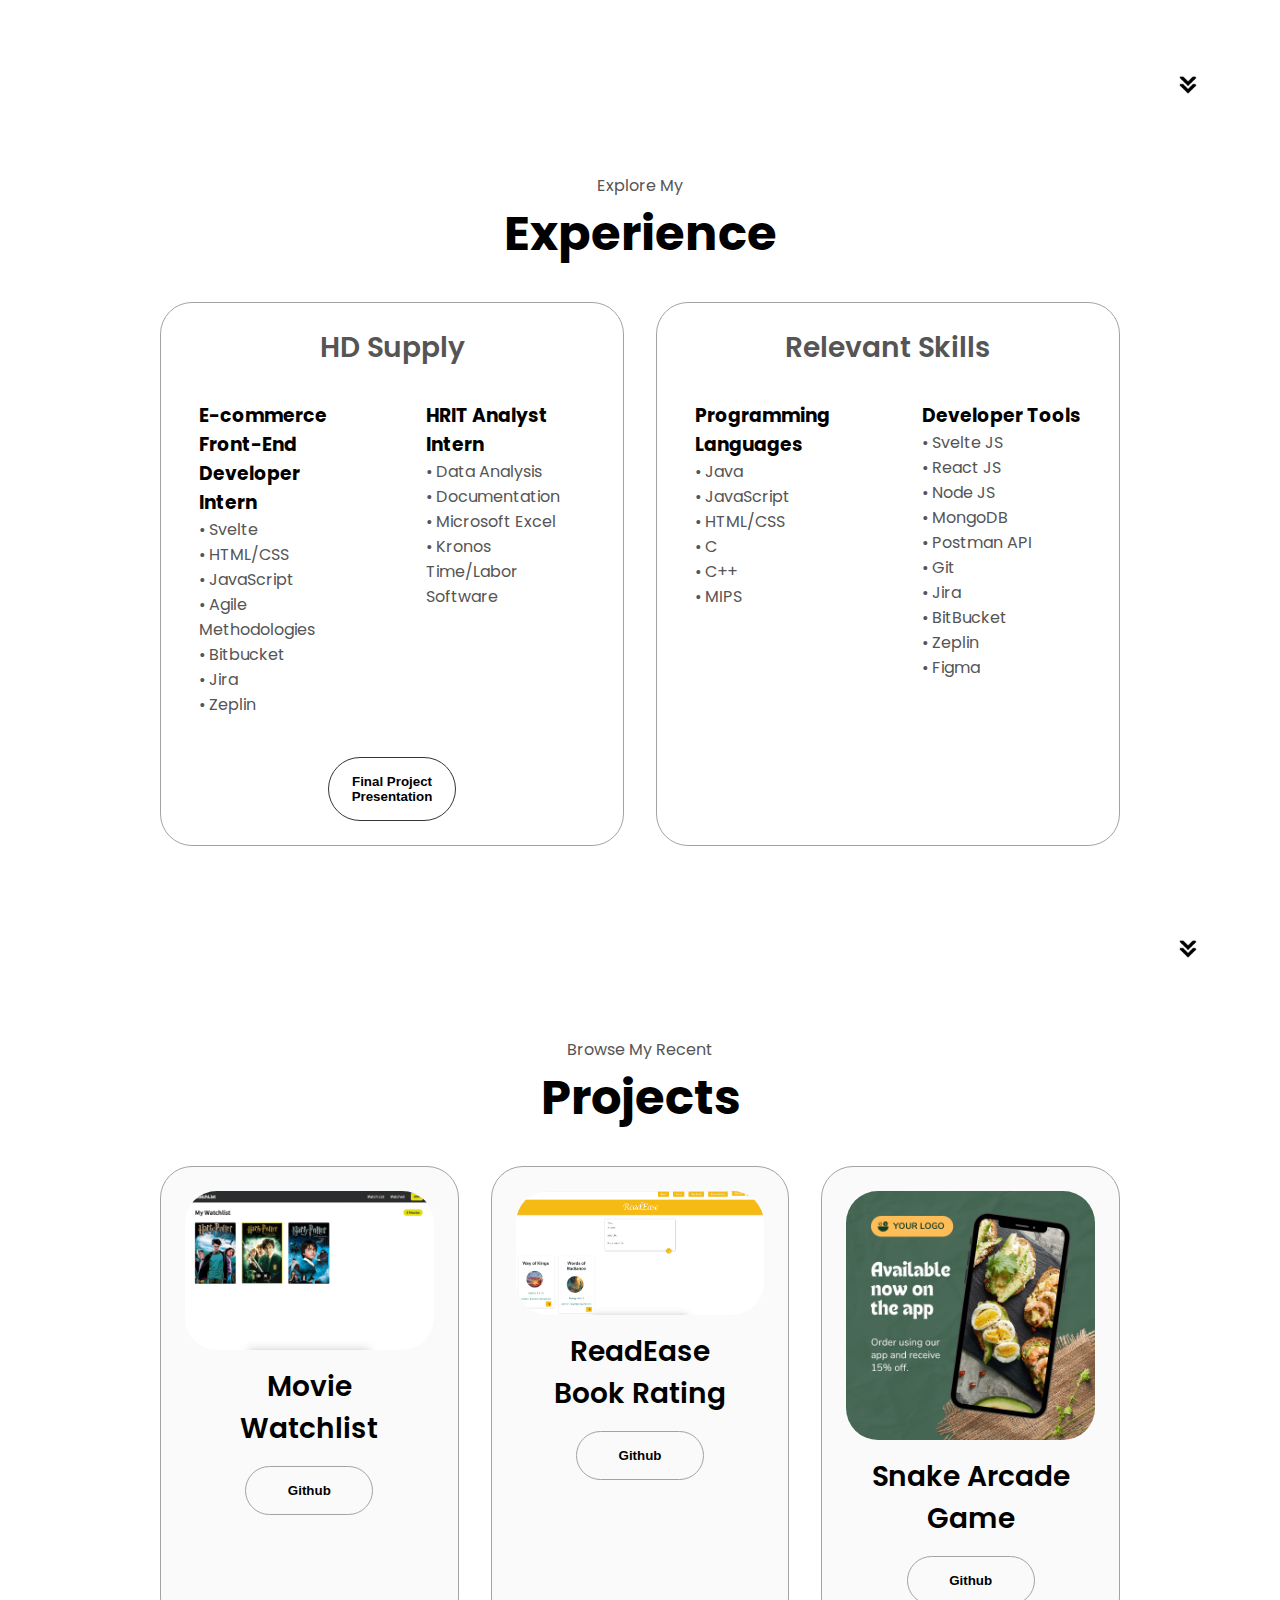
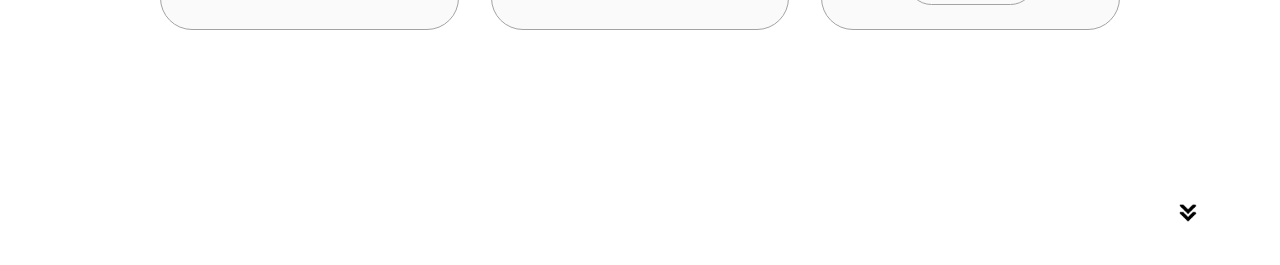
==== commit 7a7b6524: "edit experience" ====
--- a/index.html
+++ b/index.html
@@ -143,6 +143,8 @@
                   <p>• JavaScript</p>
                   <p>• Agile Methodologies</p>
                   <p>• Bitbucket</p>
+                  <p>• Jira</p>
+                  <p>• Zeplin</p>
                 </div>
               </article>
               <article>
@@ -189,6 +191,8 @@
                   <p>• Git</p>
                   <p>• Jira</p>
                   <p>• BitBucket</p>
+                  <p>• Zeplin</p>
+                  <p>• Figma</p>
                 </div>
               </article>
             </div>
